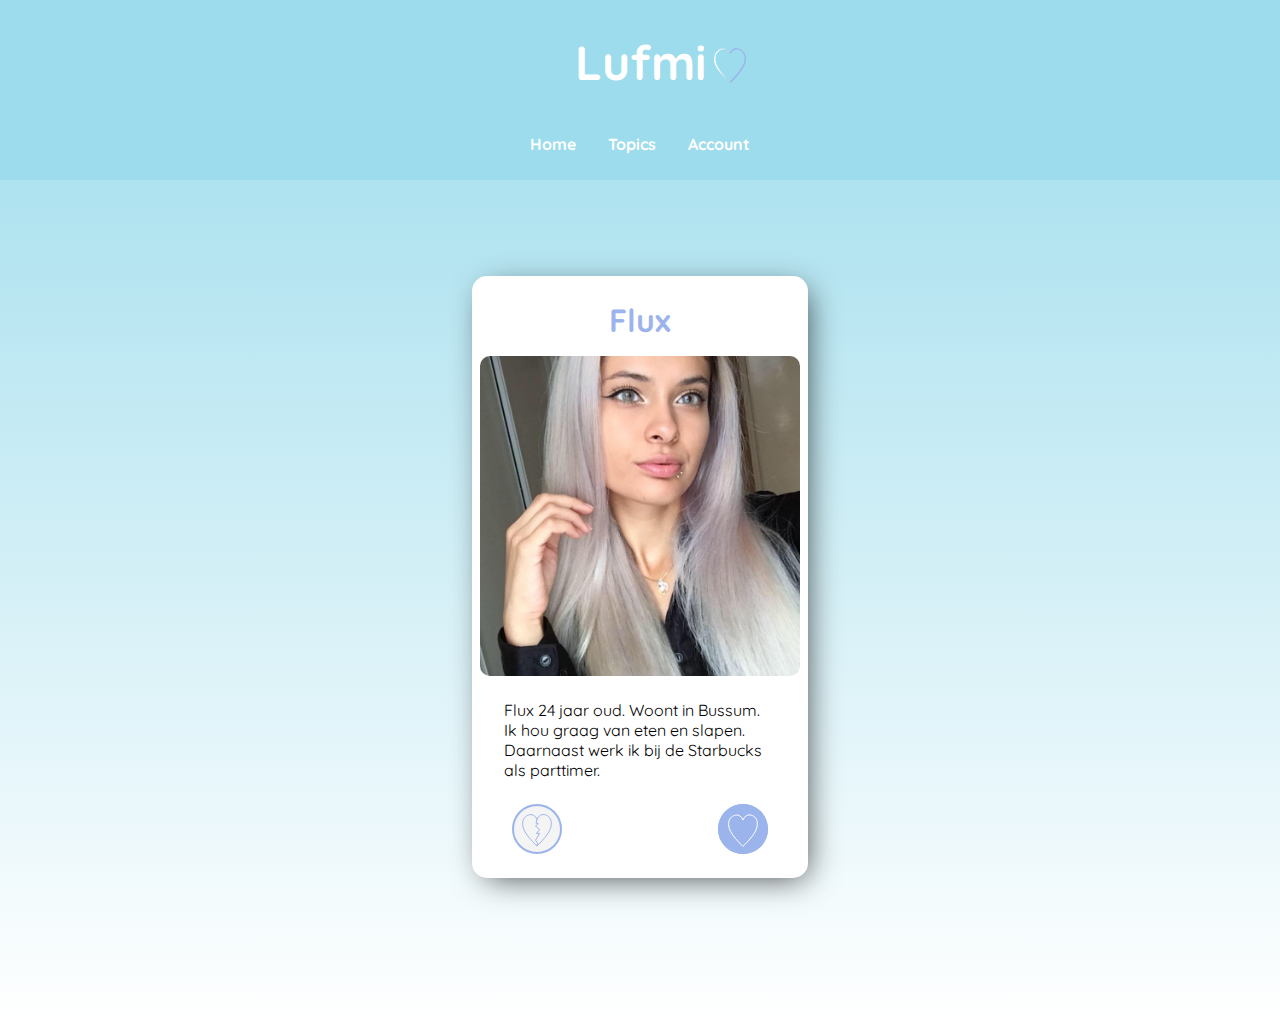
==== static/index.html @ d830bd81 "Finish" ====
<!DOCTYPE html>
<html lang="en">
    <head>
        <meta charset="UTF-8">
        <meta name="viewport" content="width=device-width, initial-scale=1.0">
        <link rel="stylesheet" href="_css/style.css">
        <link rel="stylesheet" href="_css/headings.css">
        <link rel="stylesheet" href="_css/form.css">
        <link href="https://fonts.googleapis.com/css2?family=Quicksand:wght@300;400;500;600;700&display=swap" rel="stylesheet">
        <title>Dating-app Lufmi</title>
    </head>
    <body>
        <header>
            <nav class="navigatie1">
                <ul>
                    <li>
                        <h1>Lufmi</h1>
                    </li>
                    <li>
                        <img id="logo" src="_img/logo.svg" alt="Lufmi">
                    </li>
                </ul>
            </nav>
            <nav class="navigatie2">
                <ul id="menu">
                    <li>
                        <a href="index.html">Home</a>
                    </li>
                    <li>
                        <a href="topics.html">Topics</a>
                    </li>
                    <li>
                        <a href="account.html">Account</a>
                    </li>
                </ul>
        </nav>
        </header>
        <!-- <button class="accordion__button" aria-expanded="true" aria-controls="accordion-resources">Kies ander account</button>
		<section class="accordion__content" id="accordion-resources" aria-hidden="false">
			<ul>
                <li><a class="accountA" href="index.html">Flux</a> <li>
                <li><a class="accountA" href="index.html">Zoë</a></li>
                <li><a class="accountA" href="index.html">Joey</a></li>
			</ul>
		</section> -->
        <main>
            <form id="user" method="POST" action="/match">
                <h2>Flux</h2>
                <img src="_img/Anna.jpg" alt="Flux">
                <p>Flux 24 jaar oud. Woont in Bussum. Ik hou graag van eten en slapen. Daarnaast
                    werk ik bij de Starbucks als parttimer.</p>
                <a class="LikeButton" href="#">
                    <img src="_img/brokeheart.svg" alt="">
                </a>
                <a class="LikeButton1" href="#">
                    <img src="_img/heart2.svg" alt="">
                </a>
            </form>
            <!-- <img src="_img/logo.svg" id="heart"> -->
        </main>

    
        <script type="text/javascript" src="_js/script.js"></script>
    </body>
</html>
---- static/_css/style.css ----
/*#9cdcec - lichtblauw */
/*#9cb4ec - Donkerblauw*/

body {
    background-color: whitesmoke;
    padding: 0;
    margin: 0;
    background-image: linear-gradient(#9cdcec,#ffffff);
    background-repeat: no-repeat;
    min-height: 100vh;
    
}

header {
    background-color: #9cdcec;
    margin: 0;

}
.navigatie1 ul {
    display: flex;
    justify-content: center;
}

#logo {
    width: 2rem;
    display: flex;
    top: 3rem;
    position: absolute;
    margin-left: -16px;
}
header h1 {
    font-family: 'Quicksand', sans-serif;
    font-size: 3rem;
    padding-top: 1rem;
    text-align: center;
    color: white;
    position: relative;
    margin: 0 0.5rem 0 0;
    left: -1rem;
}

.navigatie2 h1 {
    position: relative;
    font-family: 'Quicksand', sans-serif;
    text-align: center;
    color: #9cdcec;
    font-size: 2.5rem;
}

li {
    font-family: 'Quicksand', sans-serif;
    font-weight: 700;
    list-style-type: none;
}

main {
    display: flex;
    justify-content: center;
}

#user {
    background-color: white;
    width: 100%;
    padding: 0.5rem;
    max-width: 20rem;
    border-radius: 15px;
    margin-top: 5rem;
    margin-bottom: 9rem;
    -webkit-box-shadow: 6px 7px 33px -8px rgba(0,0,0,0.75);
    -moz-box-shadow: 6px 7px 33px -8px rgba(0,0,0,0.75);
    box-shadow: 6px 7px 33px -8px rgba(0,0,0,0.75);
}

h2 {
    font-family: 'Quicksand', sans-serif;
    text-align: center;
    color: #9cb4ec;
    font-size: 2rem;
    margin: 1rem;
}

img {
    display: flex;
    justify-content: center;
    max-width: 20rem;
    margin-right: auto;
    margin-left: auto;
    border-radius: 10px;
}

p {
    font-family: 'Quicksand', sans-serif;
    margin: 1.5rem;
    padding: 0;
}

#menu {
    display: flex;
    justify-content: center;
    padding: 10px;
}

#menu a {
    display: flex;
    justify-content: space-around;
    padding: 0;
    text-decoration: none;
    color: white; 
    margin: 1rem;
}

#menu a:hover {
    display: flex;
    justify-content: space-around;
    padding: 0;
    text-decoration: none;
    color: #9cb4ec; 
    margin: 1rem;
}

#removebtn {
    display: flex;
    justify-content: center;
    padding: 0;
    margin-left: auto;
    margin-right: auto;
    margin-top: 1rem;
    background-color: whitesmoke;
    color: #9cb4ec;
    border-radius: 10px;
    text-align: center;
    width: 5rem;
    height: 2rem;
    text-decoration: none;
}

.LikeButton {
    background-color: whitesmoke;
    color: #9cb4ec;
    border-radius: 50%;
    display: inline-block;
    text-align: center;
    width: 50px;
    height: 50px;
    line-height: 52px;
    text-decoration: none;
    /* border: solid 2px; */
    /* border-color: #9cb4ec; */
    margin: 0 2rem;
}

.LikeButton1 {
    background-color: #9cb4ec;
    /* background-image: url("heart2.svg"); */
    color: white;
    border-radius: 50%;
    display: inline-block;
    text-align: center;
    width: 50px;
    height: 50px;
    line-height: 52px;
    text-decoration: none;
    /* border: solid 2px; */
    /* border-color: #9cb4ec; */
    float: right;
    margin: 0 2rem 1rem;
}

/*----------------Hamburger menu---------------------------------------*/

/* #menuToggle {
    display: block;
    position: relative;
    top: -3rem;
    margin-left: 4rem;
    z-index: 1;
    -webkit-user-select: none;
    user-select: none;
}

#menuToggle a {
    text-decoration: none;
    color: #9cdcec;
    transition: color 0.3s ease;
}

#menuToggle a:hover {
    color: #9cb4ec;
}
/* 
#menuToggle input {
    display: block;
    width: 40px;
    height: 32px;
    position: absolute;
    top: -7px;
    left: -5px;
    cursor: pointer;
    opacity: 0;
    /* Dit verberg */
    z-index: 2;
    /* plaats dit over de hamburger */
    -webkit-touch-callout: none;
}

#menuToggle span {
    display: block;
    width: 33px;
    height: 4px;
    margin-bottom: 5px;
    position: relative;
    background: white;
    border-radius: 3px;
    z-index: 1;
    transform-origin: 4px 0;
    transition: transform 0.5s cubic-bezier(0.77,0.2,0.05,1.0), background 0.5s cubic-bezier(0.77,0.2,0.05,1.0), opacity 0.55s ease;
}

#menuToggle span:first-child {
    transform-origin: 0 0;
}

#menuToggle span:nth-last-child(2) {
    transform-origin: 0 100%;
}

/* 
 Transformeer alle plakjes hamburger in een kruis.
 */

/* #menuToggle input:checked ~ span {
    opacity: 1;
    transform: rotate(45deg) translate(-2px, -1px);
    background: #232323;
}

/*
de middelste verbergen.
 */
/* #menuToggle input:checked ~ span:nth-last-child(3) {
    opacity: 0;
    transform: rotate(0deg) scale(0.2, 0.2);
}

#menuToggle input:checked ~ span:nth-last-child(2) {
    transform: rotate(-45deg) translate(0, -1px);
} */
/* 
#menu {
    left: -1rem;
    position: absolute;
    width: 300px;
    height: 44rem;
    margin: -100px 0 0 -50px;
    padding: 125px 50px 50px;

    background: white;
    list-style-type: none;
    -webkit-font-smoothing: antialiased;

    transform-origin: 0 0;
    transform: translate(-100%, 0);

    transition: transform 0.5s cubic-bezier(0.77,0.2,0.05,1.0);
}

#menu li {
    padding: 10px 0;
    font-size: 22px;
} */

/*menu van links naar binnen schuiven */
/* #menuToggle input:checked ~ ul {
    transform: none;
} */ 
/* Bron:https://codepen.io/erikterwan/pen/EVzeRP*/

.addBtn {
    display: flex;
    justify-content: center;
} 


/*---------------------------EJS----------------------------------*/

section {
    display: flex;
    justify-content: center;
}
/*--------------------heart------------------*/
#heart {
    width: 5rem;
    position: absolute;

}
---- static/_css/headings.css ----
.error {
    font-size: 4rem;
    color: red;
    text-align: center;
    margin-top:23rem;
}
---- static/_css/form.css ----
section {
    margin-left: auto;
    margin-right: auto;
    display: block;
    justify-content: center;
    margin-bottom: 7rem;
}

h1 {
    font-family: 'Quicksand', sans-serif;
    display: flex;
    justify-content: center;
}

#topiclijst {
    margin-left: auto;
    margin-right: auto;
    background-color: white;
    width: 100%;
    padding: 0.5rem;
    max-width: 36rem;
    border-radius: 15px;
    margin-top: 7rem;
    -webkit-box-shadow: 6px 7px 33px -8px rgba(0,0,0,0.75);
    -moz-box-shadow: 6px 7px 33px -8px rgba(0,0,0,0.75);
    box-shadow: 6px 7px 33px -8px rgba(0,0,0,0.75);
}

.topicLabel {
    font-family: 'Quicksand', sans-serif;
    font-weight: 700;
    margin: 0;
    color: black;
    background-color: white;
    border: solid 1px black;
    border-radius: 10px;
    height: 2rem;
    width: 9rem;
    padding-top: 0.7rem;
    text-align: center;
}
/*---------------------------------------------------*/

.InputGroup {
    display: flex;
    height: 80px;
    margin-bottom: -1rem;
    margin-top: 1rem;
}

.InputGroup input[type="checkbox"] {
    visibility: hidden;
    height: 0;
    width: 0;

}

.nameTopic {
    font-family: 'Quicksand', sans-serif;
    font-weight: 600;
    position: static;
    margin-right: 4rem;
    max-width: 1rem;
    margin-left: 2px;
}

#labelTopic {
    display: flex;
    flex: auto;
    vertical-align: middle;
    align-items: center;
    justify-content: center;
    text-align: center;
    cursor: pointer;
    background-color: grey;
    color: white;
    padding: 5px 10px;
    border-radius: 6px;
    transition: color --transition-fast ease-out, background-color --transition-fast ease-in;
    user-select: none;
    margin-right: 8px;
    height: 2rem;
}

input[type="checkbox"]:checked + label {
    background-color: #9cdcec;
    color: black;
}

input[type="checkbox"]:hover:not(:checked) + label {
    background-color: #9cb4ec;
    color: black;
}

.savebtn {
    margin-left: 1.2rem;
    margin-right: 5px;
    background-color: cornflowerblue;
    padding: 1rem;
    border-radius: 5px;
    height: 2.75rem;
    border: black;
    color: white;
}
/*--Topics-page-form-----------------------------------------------*/

.yourTopics {
    margin: 1rem;
    display: flex;
    justify-content: center;
    flex-direction: column;
    margin-top: 6rem;
}

.topicList {
    margin-bottom: 2.5rem;
    display: flex;
    justify-content: center;
}

#topics {
    font-family: 'Quicksand', sans-serif;
    font-weight: 700;
    position: absolute;
    margin: 0;
    color: black;
    background-color: white;
    border-radius: 10px;
    padding: 10px 70px;
    margin-right: 1rem;
    min-width: 4rem;
    text-align: center;
}

#topics {
    -webkit-box-shadow: 2px 2px 7px 0 rgba(0,0,0,0.75);
    -moz-box-shadow: 2px 2px 7px 0 rgba(0,0,0,0.75);
    box-shadow: 2px 2px 7px 0 rgba(0,0,0,0.75);
}

.removebtn {
    background-color: #9cb4ec;
    border-radius: 4px;
    border: white solid 1px;
    margin-left: 16rem;
    margin-top: 10px;
    color: white;

}

#add {
    font-family: 'Quicksand', sans-serif;
    background-color: cornflowerblue;
    padding: 0.9rem;
    margin-top: -1rem;
    border-radius: 5px;
    height: 1rem;
    width: 8rem;
    color: white;
    text-decoration: none;
    font-weight: 700;
    justify-content: center;
    margin-left: 3rem;
    text-align: center;
}

#session {
    margin-left: 17rem;
    padding: 0;
    position: absolute;
    /* display: flex; */
    justify-content: flex-end;
}

#session label {
    background-color: whitesmoke;
}

#accountForm {
    display: block;

}

#accountForm label {
    display: block;
    margin-top: 1rem;

}

input[type=text] {
    display: block;
}

/*-New-account-page--------------------------------*/
 .container {
    border-radius: 5px;
    padding: 50px 35px 10px 35px;
    justify-content: center;
 }

.newAccount {
    background-color: white;
    width: 25%;
    margin: 0 auto;
    padding: 0.5rem;
    border-radius: 15px;
    margin-top: 3rem;
    -webkit-box-shadow: 6px 7px 33px -8px rgba(0,0,0,0.75);
    -moz-box-shadow: 6px 7px 33px -8px rgba(0,0,0,0.75);
    box-shadow: 6px 7px 33px -8px rgba(0,0,0,0.75);
    position: relative;
 }
.field1 {
    margin-top: 1.3rem;
    
}

.field2 {
    margin-top: 1.3rem;
    /* display: none; */
}

.field3 {
    margin-top: 1.3rem;
    /* display: none; */

}

 fieldset h2 {
     font-size: 1.5rem;
     margin: 0;
     margin-bottom: 1rem;
 }

fieldset{
    border: 0;
}

fieldset label {
    font-weight: 700;
    display: block;
    flex-direction: column;
    justify-content: center;
    font-family: 'Quicksand', sans-serif; 
    
}

fieldset input, textarea {
    width: 100%;
    padding: 0.5rem 0;
    margin: 0.2rem 0;
    margin-bottom: 0.7rem;
    border: none;
    border-bottom: 1px solid #9cb4ec;

}

.previousBtn {
    margin-right: 5px;
    background-color: cornflowerblue;
    padding: 1rem;
    border-radius: 5px;
    height: 2.75rem;
    border: black;
    color: white;
    /* width: 100%; */
    margin-top: 3px;
}

.account_page {
    margin-bottom: 30px;
}
.account_page button:hover { cursor: pointer; } 
.account_page button {
    margin-right: 5px;
    background-color: cornflowerblue;
    padding: 1rem;
    border-radius: 5px;
    height: 2.75rem;
    border: black;
    color: white;
    width: 47%;
    margin-top: 16px;
    margin-bottom: 1rem
    
}

/*--Progress-bar---------------------------------------------*/

.line {
    background-color: black;
    width: 100px;
    height: 1px;
    margin: 0;
    position: relative;
    top: 35px;
    -ms-transform: translateY(-50%);
    transform: translateY(-50%);
}
#progress_bar_container {
    width: 100%;
    /* margin: 0 auto; */
    display: flex;
    justify-content: center;
}
.progress_item {
    background-color: rgb(156, 220, 236);
    margin: 0 10px;
    text-align: center;
    width: 66px;
    border: solid 1px black;
    border-radius: 100px;
}
.progress1, .progress2, .progress3 {
    float: left;
}
.current_progress {
    border: 2px solid white;
    background-color: #d5d2f3;
}

.hide { display: none; }
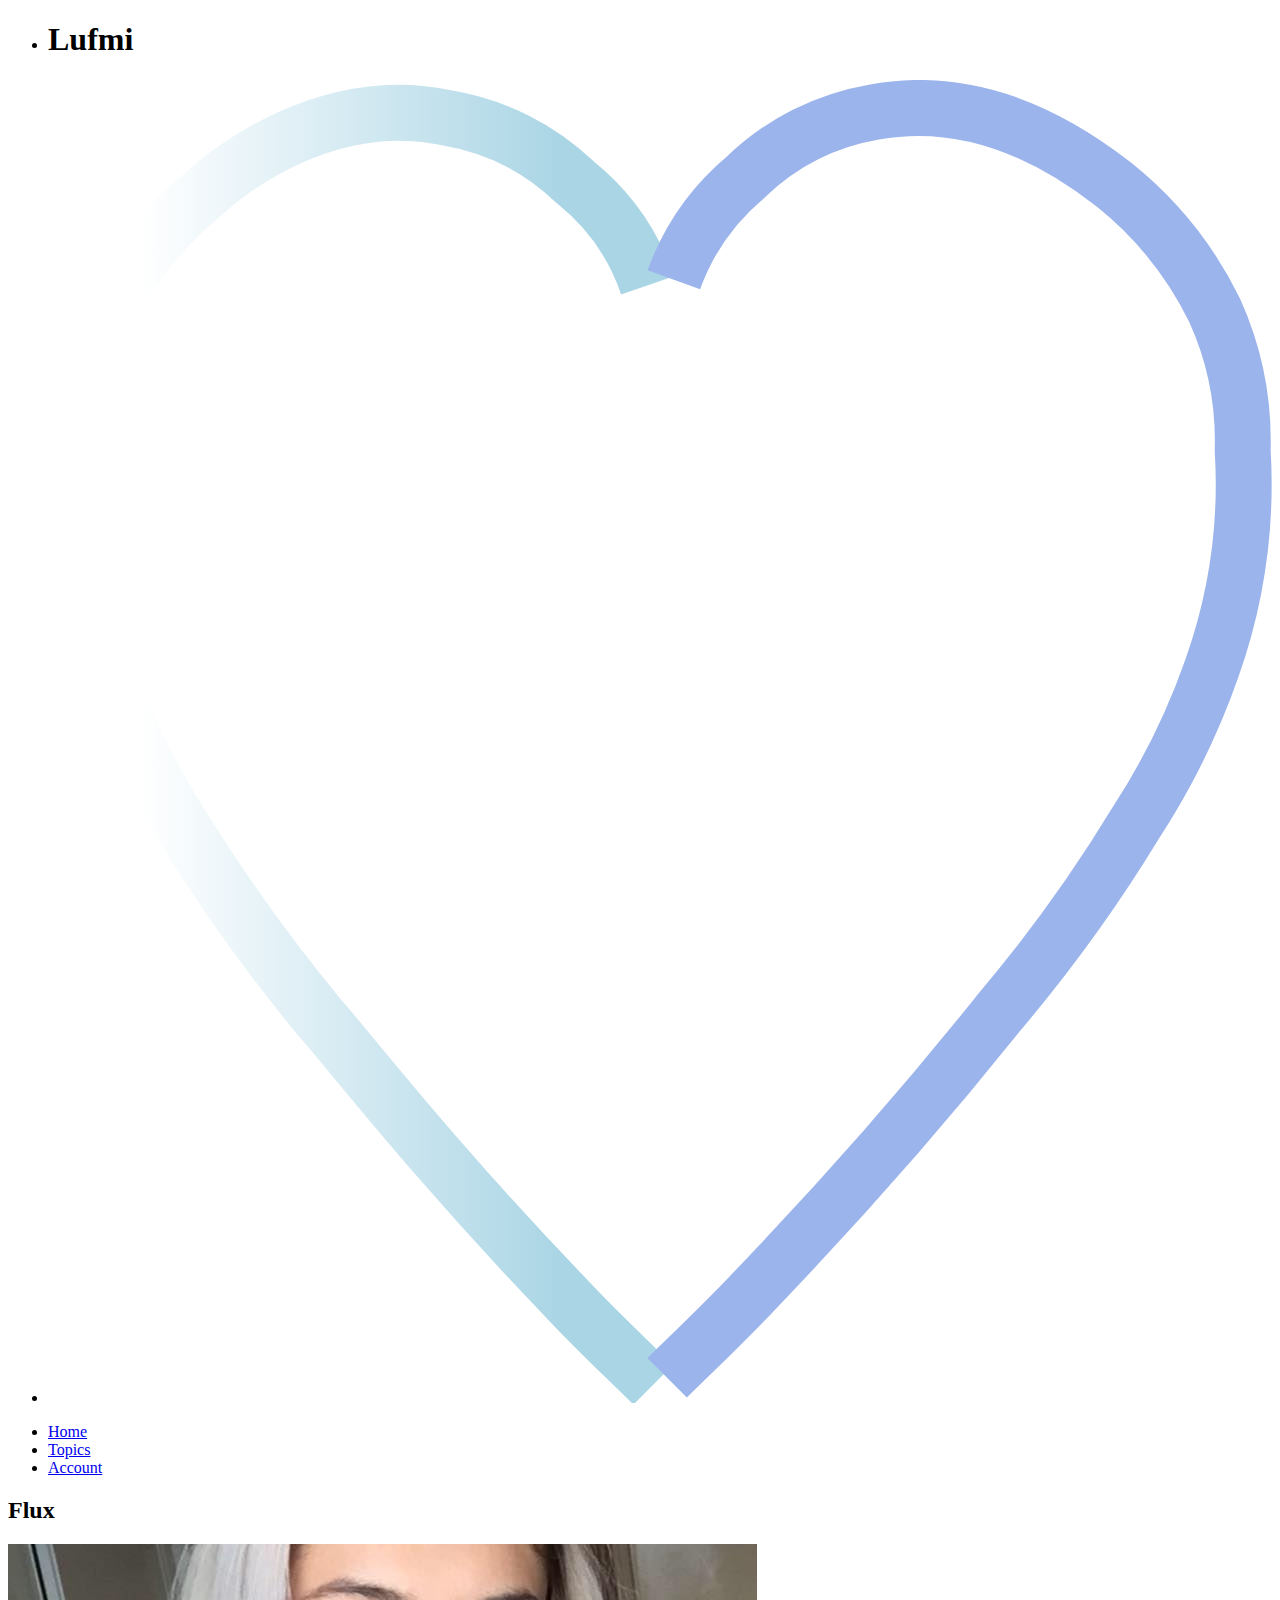
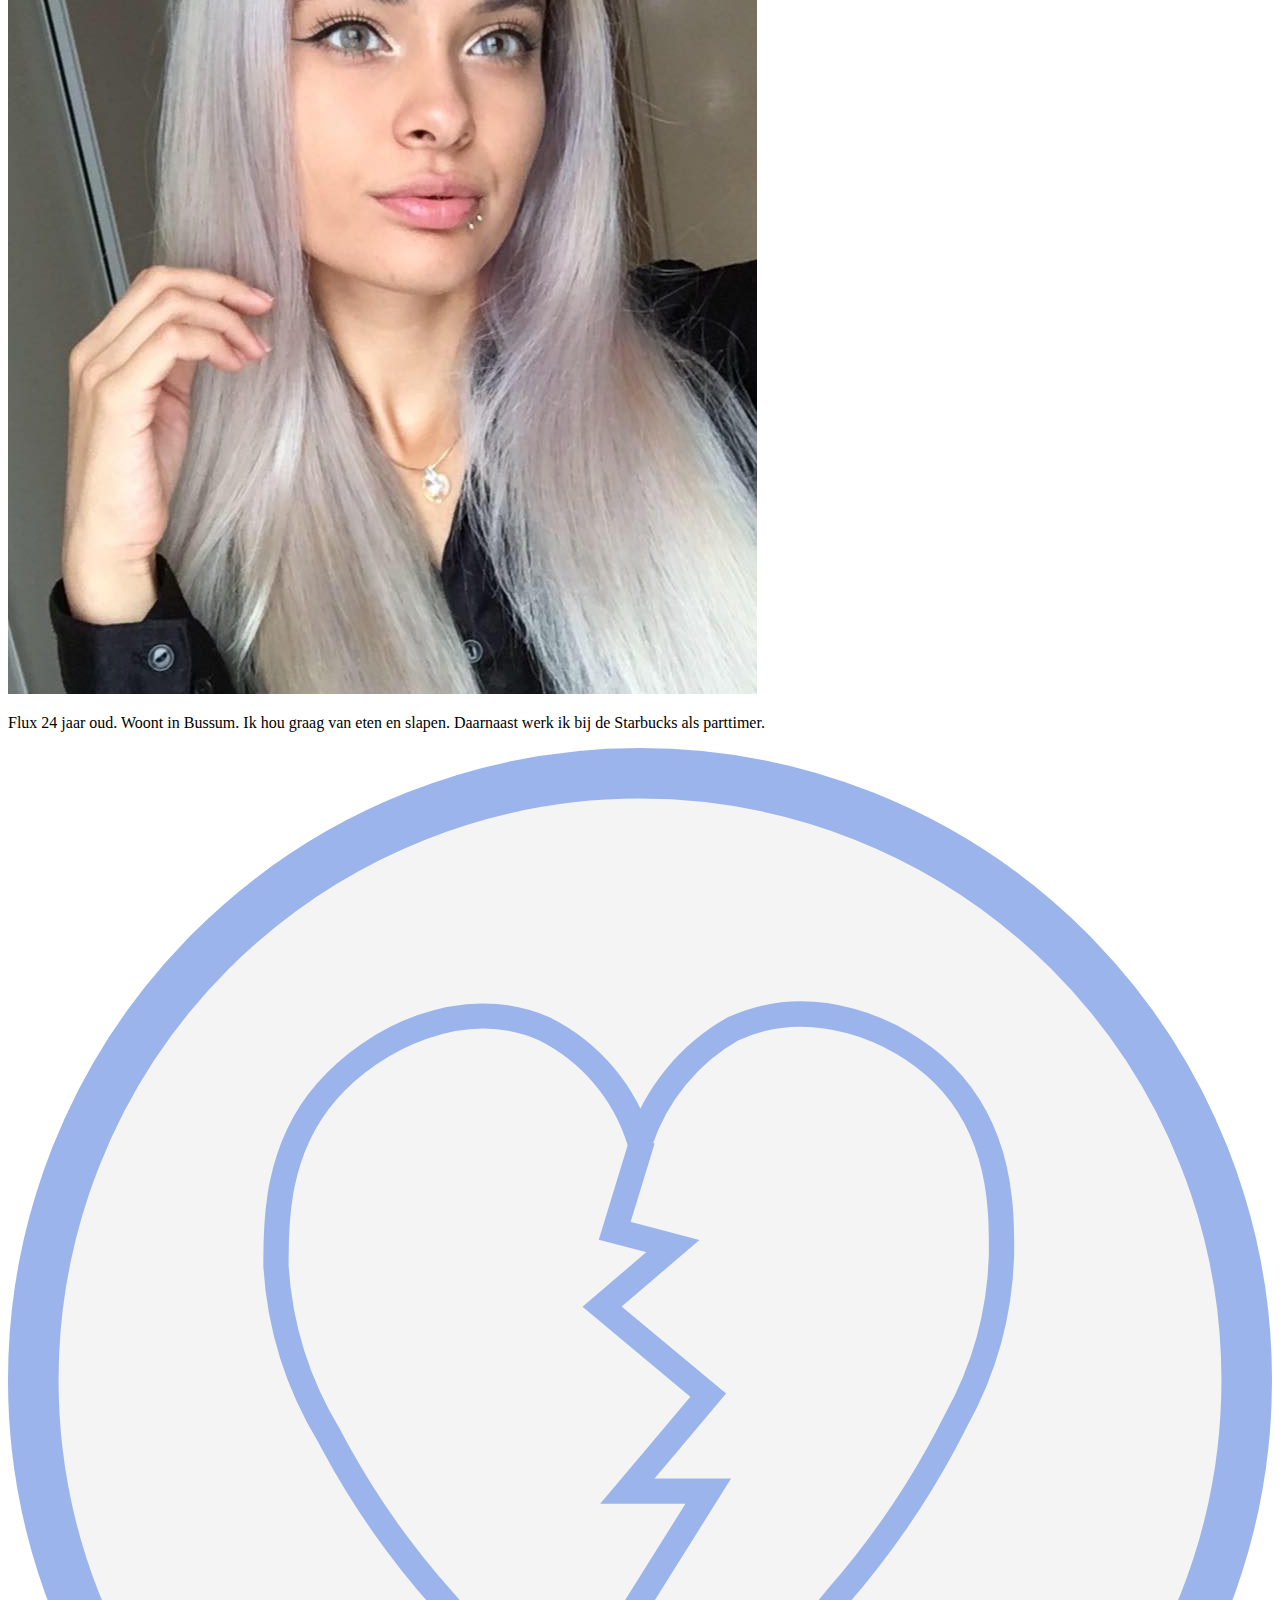
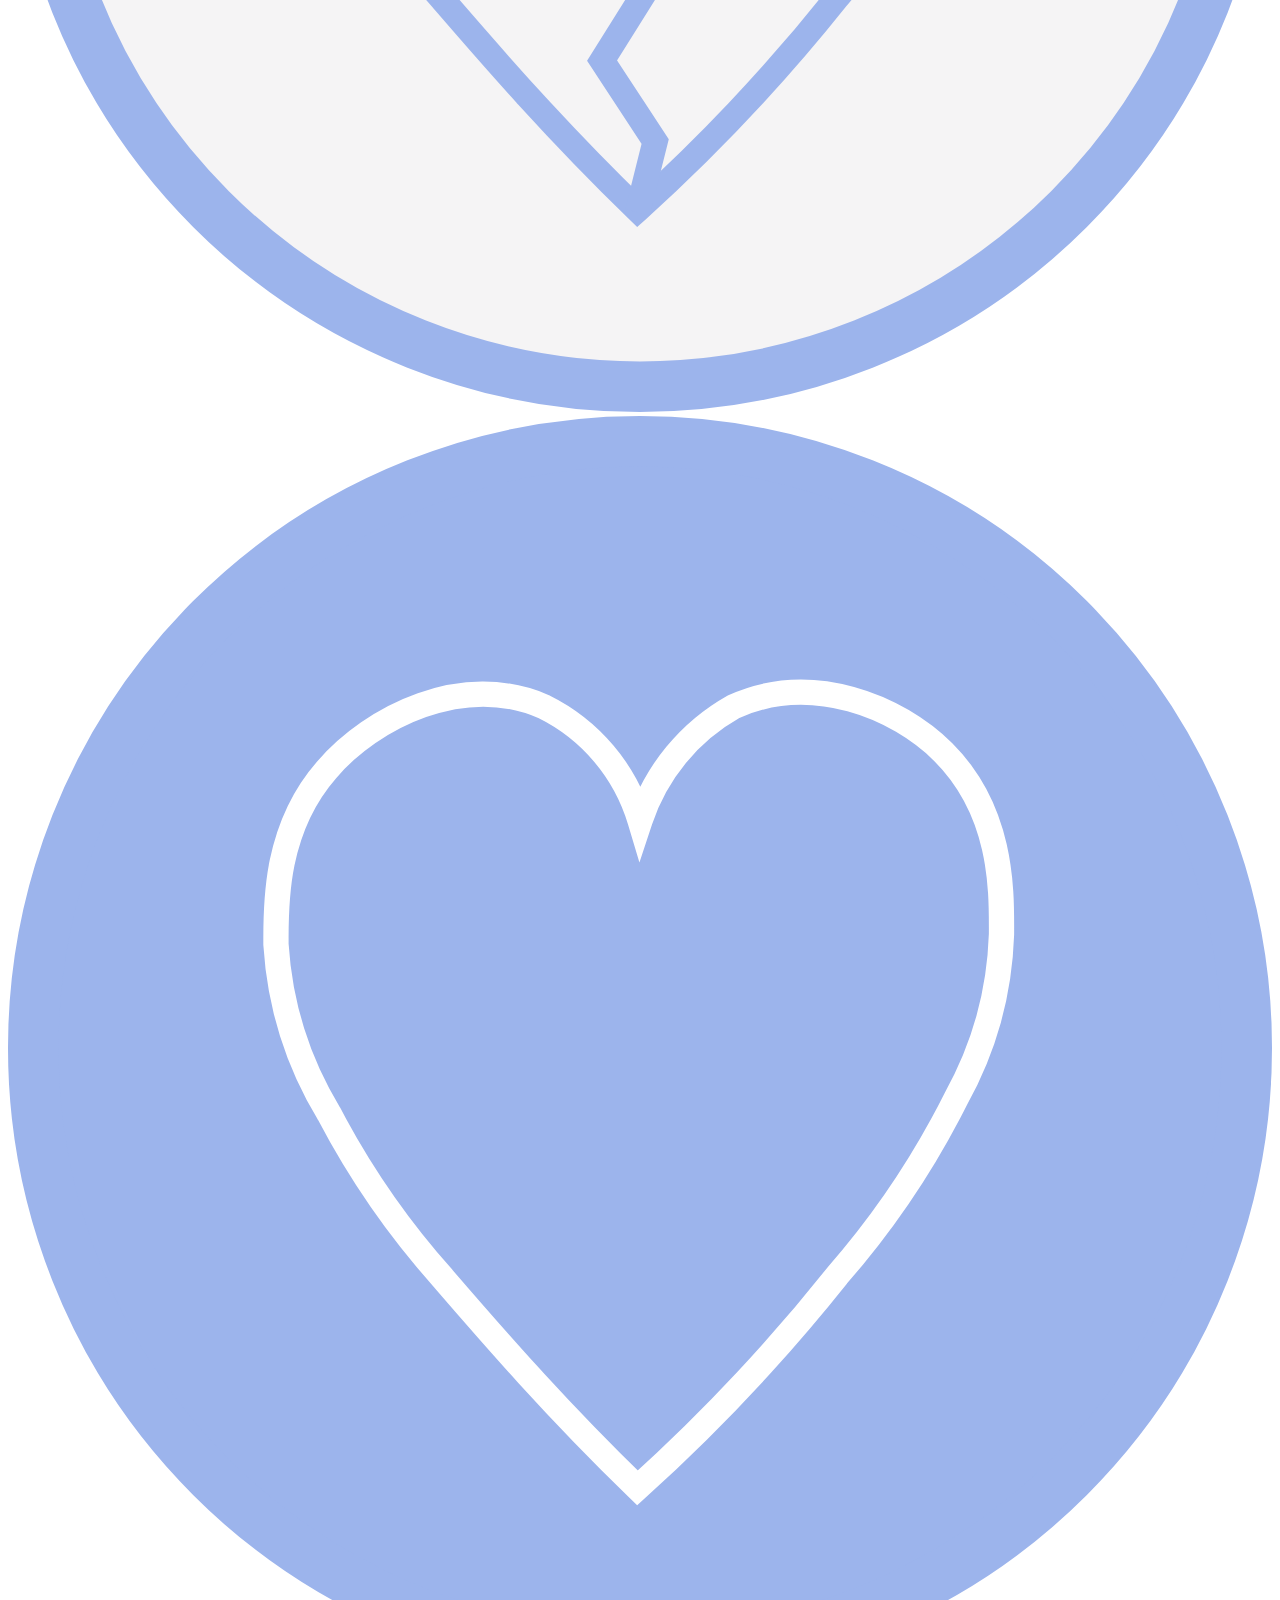
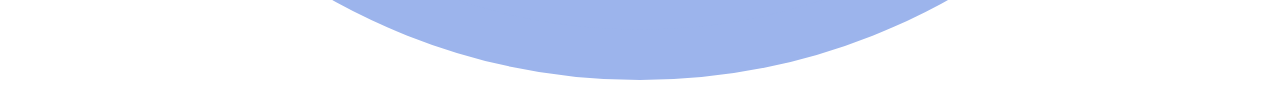
==== commit f03abe27: "Update" ====
--- a/static/index.html
+++ b/static/index.html
@@ -3,9 +3,9 @@
     <head>
         <meta charset="UTF-8">
         <meta name="viewport" content="width=device-width, initial-scale=1.0">
-        <link rel="stylesheet" href="_css/style.css">
-        <link rel="stylesheet" href="_css/headings.css">
-        <link rel="stylesheet" href="_css/form.css">
+        <link rel="stylesheet" href="static/_css/style.css">
+        <link rel="stylesheet" href="static/_css/headings.css">
+        <link rel="stylesheet" href="static/_css/form.css">
         <link href="https://fonts.googleapis.com/css2?family=Quicksand:wght@300;400;500;600;700&display=swap" rel="stylesheet">
         <title>Dating-app Lufmi</title>
     </head>
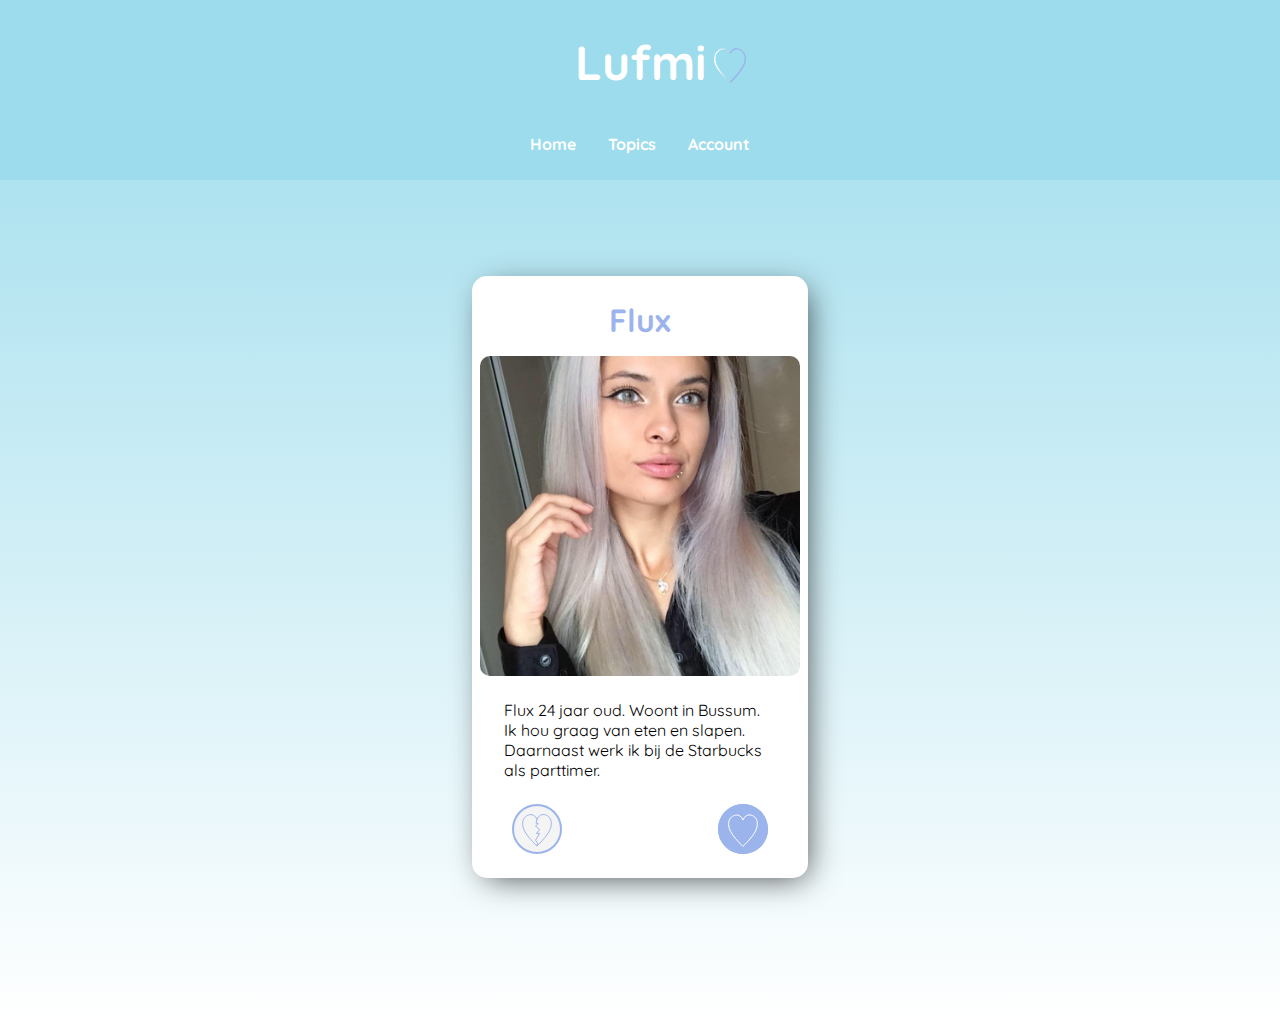
==== commit ea6730d6: "update alles werkt" ====
--- a/static/index.html
+++ b/static/index.html
@@ -3,9 +3,9 @@
     <head>
         <meta charset="UTF-8">
         <meta name="viewport" content="width=device-width, initial-scale=1.0">
-        <link rel="stylesheet" href="static/_css/style.css">
-        <link rel="stylesheet" href="static/_css/headings.css">
-        <link rel="stylesheet" href="static/_css/form.css">
+        <link rel="stylesheet" href="_css/style.css">
+        <link rel="stylesheet" href="_css/headings.css">
+        <link rel="stylesheet" href="_css/form.css">
         <link href="https://fonts.googleapis.com/css2?family=Quicksand:wght@300;400;500;600;700&display=swap" rel="stylesheet">
         <title>Dating-app Lufmi</title>
     </head>
--- a/static/_css/style.css
+++ b/static/_css/style.css
@@ -0,0 +1,297 @@
+/*#9cdcec - lichtblauw */
+/*#9cb4ec - Donkerblauw*/
+
+body {
+    background-color: whitesmoke;
+    padding: 0;
+    margin: 0;
+    background-image: linear-gradient(#9cdcec,#ffffff);
+    background-repeat: no-repeat;
+    min-height: 100vh;
+    
+}
+
+header {
+    background-color: #9cdcec;
+    margin: 0;
+
+}
+.navigatie1 ul {
+    display: flex;
+    justify-content: center;
+}
+
+#logo {
+    width: 2rem;
+    display: flex;
+    top: 3rem;
+    position: absolute;
+    margin-left: -16px;
+}
+header h1 {
+    font-family: 'Quicksand', sans-serif;
+    font-size: 3rem;
+    padding-top: 1rem;
+    text-align: center;
+    color: white;
+    position: relative;
+    margin: 0 0.5rem 0 0;
+    left: -1rem;
+}
+
+.navigatie2 h1 {
+    position: relative;
+    font-family: 'Quicksand', sans-serif;
+    text-align: center;
+    color: #9cdcec;
+    font-size: 2.5rem;
+}
+
+li {
+    font-family: 'Quicksand', sans-serif;
+    font-weight: 700;
+    list-style-type: none;
+}
+
+main {
+    display: flex;
+    justify-content: center;
+}
+
+#user {
+    background-color: white;
+    width: 100%;
+    padding: 0.5rem;
+    max-width: 20rem;
+    border-radius: 15px;
+    margin-top: 5rem;
+    margin-bottom: 9rem;
+    -webkit-box-shadow: 6px 7px 33px -8px rgba(0,0,0,0.75);
+    -moz-box-shadow: 6px 7px 33px -8px rgba(0,0,0,0.75);
+    box-shadow: 6px 7px 33px -8px rgba(0,0,0,0.75);
+}
+
+h2 {
+    font-family: 'Quicksand', sans-serif;
+    text-align: center;
+    color: #9cb4ec;
+    font-size: 2rem;
+    margin: 1rem;
+}
+
+img {
+    display: flex;
+    justify-content: center;
+    max-width: 20rem;
+    margin-right: auto;
+    margin-left: auto;
+    border-radius: 10px;
+}
+
+p {
+    font-family: 'Quicksand', sans-serif;
+    margin: 1.5rem;
+    padding: 0;
+}
+
+#menu {
+    display: flex;
+    justify-content: center;
+    padding: 10px;
+}
+
+#menu a {
+    display: flex;
+    justify-content: space-around;
+    padding: 0;
+    text-decoration: none;
+    color: white; 
+    margin: 1rem;
+}
+
+#menu a:hover {
+    display: flex;
+    justify-content: space-around;
+    padding: 0;
+    text-decoration: none;
+    color: #9cb4ec; 
+    margin: 1rem;
+}
+
+#removebtn {
+    display: flex;
+    justify-content: center;
+    padding: 0;
+    margin-left: auto;
+    margin-right: auto;
+    margin-top: 1rem;
+    background-color: whitesmoke;
+    color: #9cb4ec;
+    border-radius: 10px;
+    text-align: center;
+    width: 5rem;
+    height: 2rem;
+    text-decoration: none;
+}
+
+.LikeButton {
+    background-color: whitesmoke;
+    color: #9cb4ec;
+    border-radius: 50%;
+    display: inline-block;
+    text-align: center;
+    width: 50px;
+    height: 50px;
+    line-height: 52px;
+    text-decoration: none;
+    /* border: solid 2px; */
+    /* border-color: #9cb4ec; */
+    margin: 0 2rem;
+}
+
+.LikeButton1 {
+    background-color: #9cb4ec;
+    /* background-image: url("heart2.svg"); */
+    color: white;
+    border-radius: 50%;
+    display: inline-block;
+    text-align: center;
+    width: 50px;
+    height: 50px;
+    line-height: 52px;
+    text-decoration: none;
+    /* border: solid 2px; */
+    /* border-color: #9cb4ec; */
+    float: right;
+    margin: 0 2rem 1rem;
+}
+
+/*----------------Hamburger menu---------------------------------------*/
+
+/* #menuToggle {
+    display: block;
+    position: relative;
+    top: -3rem;
+    margin-left: 4rem;
+    z-index: 1;
+    -webkit-user-select: none;
+    user-select: none;
+}
+
+#menuToggle a {
+    text-decoration: none;
+    color: #9cdcec;
+    transition: color 0.3s ease;
+}
+
+#menuToggle a:hover {
+    color: #9cb4ec;
+}
+/* 
+#menuToggle input {
+    display: block;
+    width: 40px;
+    height: 32px;
+    position: absolute;
+    top: -7px;
+    left: -5px;
+    cursor: pointer;
+    opacity: 0;
+    /* Dit verberg */
+    z-index: 2;
+    /* plaats dit over de hamburger */
+    -webkit-touch-callout: none;
+}
+
+#menuToggle span {
+    display: block;
+    width: 33px;
+    height: 4px;
+    margin-bottom: 5px;
+    position: relative;
+    background: white;
+    border-radius: 3px;
+    z-index: 1;
+    transform-origin: 4px 0;
+    transition: transform 0.5s cubic-bezier(0.77,0.2,0.05,1.0), background 0.5s cubic-bezier(0.77,0.2,0.05,1.0), opacity 0.55s ease;
+}
+
+#menuToggle span:first-child {
+    transform-origin: 0 0;
+}
+
+#menuToggle span:nth-last-child(2) {
+    transform-origin: 0 100%;
+}
+
+/* 
+ Transformeer alle plakjes hamburger in een kruis.
+ */
+
+/* #menuToggle input:checked ~ span {
+    opacity: 1;
+    transform: rotate(45deg) translate(-2px, -1px);
+    background: #232323;
+}
+
+/*
+de middelste verbergen.
+ */
+/* #menuToggle input:checked ~ span:nth-last-child(3) {
+    opacity: 0;
+    transform: rotate(0deg) scale(0.2, 0.2);
+}
+
+#menuToggle input:checked ~ span:nth-last-child(2) {
+    transform: rotate(-45deg) translate(0, -1px);
+} */
+/* 
+#menu {
+    left: -1rem;
+    position: absolute;
+    width: 300px;
+    height: 44rem;
+    margin: -100px 0 0 -50px;
+    padding: 125px 50px 50px;
+
+    background: white;
+    list-style-type: none;
+    -webkit-font-smoothing: antialiased;
+
+    transform-origin: 0 0;
+    transform: translate(-100%, 0);
+
+    transition: transform 0.5s cubic-bezier(0.77,0.2,0.05,1.0);
+}
+
+#menu li {
+    padding: 10px 0;
+    font-size: 22px;
+} */
+
+/*menu van links naar binnen schuiven */
+/* #menuToggle input:checked ~ ul {
+    transform: none;
+} */ 
+/* Bron:https://codepen.io/erikterwan/pen/EVzeRP*/
+
+.addBtn {
+    display: flex;
+    justify-content: center;
+} 
+
+
+/*---------------------------EJS----------------------------------*/
+
+section {
+    display: flex;
+    justify-content: center;
+}
+/*--------------------heart------------------*/
+#heart {
+    width: 5rem;
+    position: absolute;
+
+}
+
+
--- a/static/_css/headings.css
+++ b/static/_css/headings.css
@@ -0,0 +1,6 @@
+.error {
+    font-size: 4rem;
+    color: red;
+    text-align: center;
+    margin-top:23rem;
+}--- a/static/_css/form.css
+++ b/static/_css/form.css
@@ -0,0 +1,322 @@
+section {
+    margin-left: auto;
+    margin-right: auto;
+    display: block;
+    justify-content: center;
+    margin-bottom: 7rem;
+}
+
+h1 {
+    font-family: 'Quicksand', sans-serif;
+    display: flex;
+    justify-content: center;
+}
+
+#topiclijst {
+    margin-left: auto;
+    margin-right: auto;
+    background-color: white;
+    width: 100%;
+    padding: 0.5rem;
+    max-width: 36rem;
+    border-radius: 15px;
+    margin-top: 7rem;
+    -webkit-box-shadow: 6px 7px 33px -8px rgba(0,0,0,0.75);
+    -moz-box-shadow: 6px 7px 33px -8px rgba(0,0,0,0.75);
+    box-shadow: 6px 7px 33px -8px rgba(0,0,0,0.75);
+}
+
+.topicLabel {
+    font-family: 'Quicksand', sans-serif;
+    font-weight: 700;
+    margin: 0;
+    color: black;
+    background-color: white;
+    border: solid 1px black;
+    border-radius: 10px;
+    height: 2rem;
+    width: 9rem;
+    padding-top: 0.7rem;
+    text-align: center;
+}
+/*---------------------------------------------------*/
+
+.InputGroup {
+    display: flex;
+    height: 80px;
+    margin-bottom: -1rem;
+    margin-top: 1rem;
+}
+
+.InputGroup input[type="checkbox"] {
+    visibility: hidden;
+    height: 0;
+    width: 0;
+
+}
+
+.nameTopic {
+    font-family: 'Quicksand', sans-serif;
+    font-weight: 600;
+    position: static;
+    margin-right: 4rem;
+    max-width: 1rem;
+    margin-left: 2px;
+}
+
+#labelTopic {
+    display: flex;
+    flex: auto;
+    vertical-align: middle;
+    align-items: center;
+    justify-content: center;
+    text-align: center;
+    cursor: pointer;
+    background-color: grey;
+    color: white;
+    padding: 5px 10px;
+    border-radius: 6px;
+    transition: color --transition-fast ease-out, background-color --transition-fast ease-in;
+    user-select: none;
+    margin-right: 8px;
+    height: 2rem;
+}
+
+input[type="checkbox"]:checked + label {
+    background-color: #9cdcec;
+    color: black;
+}
+
+input[type="checkbox"]:hover:not(:checked) + label {
+    background-color: #9cb4ec;
+    color: black;
+}
+
+.savebtn {
+    margin-left: 1.2rem;
+    margin-right: 5px;
+    background-color: cornflowerblue;
+    padding: 1rem;
+    border-radius: 5px;
+    height: 2.75rem;
+    border: black;
+    color: white;
+}
+/*--Topics-page-form-----------------------------------------------*/
+
+.yourTopics {
+    margin: 1rem;
+    display: flex;
+    justify-content: center;
+    flex-direction: column;
+    margin-top: 6rem;
+}
+
+.topicList {
+    margin-bottom: 2.5rem;
+    display: flex;
+    justify-content: center;
+}
+
+#topics {
+    font-family: 'Quicksand', sans-serif;
+    font-weight: 700;
+    position: absolute;
+    margin: 0;
+    color: black;
+    background-color: white;
+    border-radius: 10px;
+    padding: 10px 70px;
+    margin-right: 1rem;
+    min-width: 4rem;
+    text-align: center;
+}
+
+#topics {
+    -webkit-box-shadow: 2px 2px 7px 0 rgba(0,0,0,0.75);
+    -moz-box-shadow: 2px 2px 7px 0 rgba(0,0,0,0.75);
+    box-shadow: 2px 2px 7px 0 rgba(0,0,0,0.75);
+}
+
+.removebtn {
+    background-color: #9cb4ec;
+    border-radius: 4px;
+    border: white solid 1px;
+    margin-left: 16rem;
+    margin-top: 10px;
+    color: white;
+
+}
+
+#add {
+    font-family: 'Quicksand', sans-serif;
+    background-color: cornflowerblue;
+    padding: 0.9rem;
+    margin-top: -1rem;
+    border-radius: 5px;
+    height: 1rem;
+    width: 8rem;
+    color: white;
+    text-decoration: none;
+    font-weight: 700;
+    justify-content: center;
+    margin-left: 3rem;
+    text-align: center;
+}
+
+#session {
+    margin-left: 17rem;
+    padding: 0;
+    position: absolute;
+    /* display: flex; */
+    justify-content: flex-end;
+}
+
+#session label {
+    background-color: whitesmoke;
+}
+
+#accountForm {
+    display: block;
+
+}
+
+#accountForm label {
+    display: block;
+    margin-top: 1rem;
+
+}
+
+input[type=text] {
+    display: block;
+}
+
+/*-New-account-page--------------------------------*/
+ .container {
+    border-radius: 5px;
+    padding: 50px 35px 10px 35px;
+    justify-content: center;
+ }
+
+.newAccount {
+    background-color: white;
+    width: 25%;
+    margin: 0 auto;
+    padding: 0.5rem;
+    border-radius: 15px;
+    margin-top: 3rem;
+    -webkit-box-shadow: 6px 7px 33px -8px rgba(0,0,0,0.75);
+    -moz-box-shadow: 6px 7px 33px -8px rgba(0,0,0,0.75);
+    box-shadow: 6px 7px 33px -8px rgba(0,0,0,0.75);
+    position: relative;
+ }
+.field1 {
+    margin-top: 1.3rem;
+    
+}
+
+.field2 {
+    margin-top: 1.3rem;
+    /* display: none; */
+}
+
+.field3 {
+    margin-top: 1.3rem;
+    /* display: none; */
+
+}
+
+ fieldset h2 {
+     font-size: 1.5rem;
+     margin: 0;
+     margin-bottom: 1rem;
+ }
+
+fieldset{
+    border: 0;
+}
+
+fieldset label {
+    font-weight: 700;
+    display: block;
+    flex-direction: column;
+    justify-content: center;
+    font-family: 'Quicksand', sans-serif; 
+    
+}
+
+fieldset input, textarea {
+    width: 100%;
+    padding: 0.5rem 0;
+    margin: 0.2rem 0;
+    margin-bottom: 0.7rem;
+    border: none;
+    border-bottom: 1px solid #9cb4ec;
+
+}
+
+.previousBtn {
+    margin-right: 5px;
+    background-color: cornflowerblue;
+    padding: 1rem;
+    border-radius: 5px;
+    height: 2.75rem;
+    border: black;
+    color: white;
+    /* width: 100%; */
+    margin-top: 3px;
+}
+
+.account_page {
+    margin-bottom: 30px;
+}
+.account_page button:hover { cursor: pointer; } 
+.account_page button {
+    margin-right: 5px;
+    background-color: cornflowerblue;
+    padding: 1rem;
+    border-radius: 5px;
+    height: 2.75rem;
+    border: black;
+    color: white;
+    width: 47%;
+    margin-top: 16px;
+    margin-bottom: 1rem
+    
+}
+
+/*--Progress-bar---------------------------------------------*/
+
+.line {
+    background-color: black;
+    width: 100px;
+    height: 1px;
+    margin: 0;
+    position: relative;
+    top: 35px;
+    -ms-transform: translateY(-50%);
+    transform: translateY(-50%);
+}
+#progress_bar_container {
+    width: 100%;
+    /* margin: 0 auto; */
+    display: flex;
+    justify-content: center;
+}
+.progress_item {
+    background-color: rgb(156, 220, 236);
+    margin: 0 10px;
+    text-align: center;
+    width: 66px;
+    border: solid 1px black;
+    border-radius: 100px;
+}
+.progress1, .progress2, .progress3 {
+    float: left;
+}
+.current_progress {
+    border: 2px solid white;
+    background-color: #d5d2f3;
+}
+
+.hide { display: none; }
